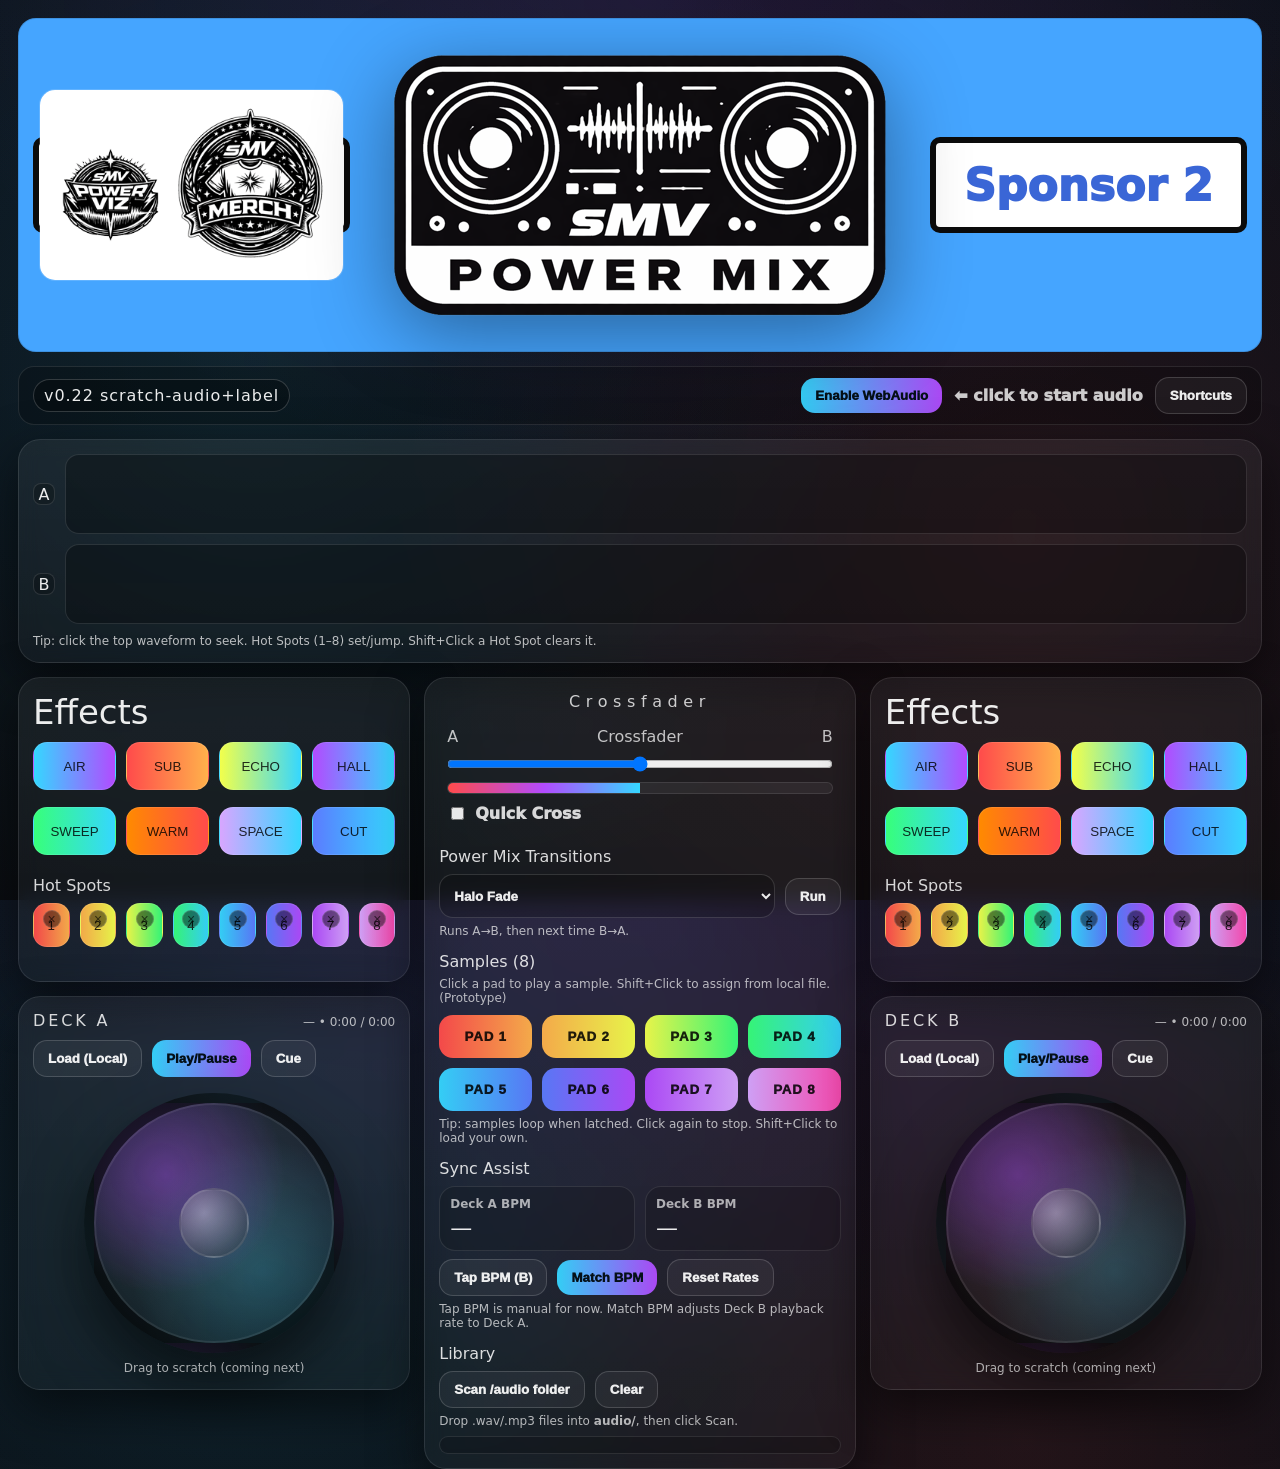
==== index.html @ 4624809c "Add files via upload" ====
<!doctype html>
<html lang="en">
<head>
  <meta charset="utf-8"/>
  <meta name="viewport" content="width=device-width, initial-scale=1"/>
  <title>sMV Power Mix</title>
  <link rel="stylesheet" href="styles.css?v=28"/>
</head>
<body>
  <!-- TOP SPONSOR BAR -->
  <header class="sponsorbar">
    <div class="sponsor-box" id="sponsorLeft">
      <div class="sponsor-inner">
<div class="sponsor-split" aria-label="Sponsor">
  <a class="s-left" href="https://thsulli-met.github.io/powerviz/" target="_blank" rel="noopener" aria-label="Power Viz"></a>
  <a class="s-right" href="https://smv-short-music-videos.printify.me/" target="_blank" rel="noopener" aria-label="Merch"></a>
  <img src="assets/sponsor1.png" alt="Power Viz and Merch" />
</div>
</div>
    </div>

    <div class="logo-wrap" title="sMV Power Mix">
      <img src="assets/power-mix-logo.png" alt="sMV Power Mix" class="logo-img" />
    </div>

    <div class="sponsor-box" id="sponsorRight">
      <div class="sponsor-inner">Sponsor 2</div>
    </div>
  </header>

  <!-- CONTROL STRIP (start + shortcuts) -->
  <div class="controlstrip">
    <div class="version-badge">v0.22 scratch-audio+label</div>
    <div class="startcluster">
      <button id="enableAudio" class="btn primary flash-until-enabled">Enable WebAudio</button>
      <div class="start-hint">⬅︎ click to start audio</div>
    </div>
    <button id="shortcutsBtn" class="btn ghost">Shortcuts</button>
  </div>

  <!-- DUAL WAVEFORMS -->
  <section class="wavepanel card">
    <div class="wave-row">
      <div class="wave-label">A</div>
      <canvas id="waveA" class="wave-canvas" width="1200" height="80"></canvas>
    </div>
    <div class="wave-row">
      <div class="wave-label">B</div>
      <canvas id="waveB" class="wave-canvas" width="1200" height="80"></canvas>
    </div>
    <div class="wave-tip">Tip: click the top waveform to seek. Hot Spots (1–8) set/jump. Shift+Click a Hot Spot clears it.</div>
  </section>

  <!-- MAIN GRID -->
  <main class="main-grid">
    <!-- LEFT COLUMN -->
    <div class="col">
      <section class="side card">
        <div class="side-title">Effects</div>
        <div id="fxBtnsA" class="fx-grid" aria-label="Deck A effects"></div>

        <div class="hs-title">Hot Spots</div>
        <div id="hotBtnsA" class="hot-grid hotspots" aria-label="Deck A hot spots"></div>
      </section>

      <section class="deck card">
        <div class="deck-head">
          <div class="deck-title">DECK A</div>
          <div class="deck-meta"><span id="trackAName">—</span> • <span id="timeA">0:00 / 0:00</span></div>
        </div>

        <div class="deck-controls">
          <button id="loadLocalA" class="btn ghost">Load (Local)</button>
          <button id="playA" class="btn primary">Play/Pause</button>
          <button id="cueA" class="btn ghost">Cue</button>
        </div>

        <div class="platter">
          <div class="platter-disc" id="platterA" aria-label="Deck A platter">
            <div class="platter-core"></div>
          </div>
          <div class="platter-label">Drag to scratch (coming next)</div>
        </div>
      </section>
    </div>

    <!-- CENTER COLUMN -->
    <div class="col">
      <section class="center card">
        <div class="center-title">Crossfader</div>

        <div class="xfader-wrap">
          <div class="xfader-head">
            <span class="a">A</span>
            <span class="mid">Crossfader</span>
            <span class="b">B</span>
          </div>
          <input id="cross" type="range" min="0" max="1" step="0.001" value="0.5"/>
          <div class="mixview"><div id="mixfill" class="mixfill"></div></div>
          <label class="chk"><input id="quickCross" type="checkbox"/> Quick Cross</label>
        </div>

        <div class="transitions">
          <div class="block-title">Power Mix Transitions</div>
          <div class="row">
            <select id="transitionStyle" class="select">
              <option value="halo">Halo Fade</option>
              <option value="echo">Echo Drift</option>
              <option value="coin">Coin Flip</option>
              <option value="pulse">Pulse Roll</option>
              <option value="lift">Voltage Lift</option>
            </select>
            <button id="runTransition" class="btn ghost">Run</button>
          </div>
          <div class="note" id="transitionNote">Runs A→B, then next time B→A.</div>
        </div>

        
        <div class="samples">
          <div class="block-title">Samples (8)</div>
          <div class="note">Click a pad to play a sample. Shift+Click to assign from local file. (Prototype)</div>
          <div id="samplePads" class="sample-grid" aria-label="Sample pads"></div>
        </div>

        <div class="syncassist">
          <div class="block-title">Sync Assist</div>
          <div class="bpm-row">
            <div class="bpm">
              <div class="bpm-label">Deck A BPM</div>
              <div id="bpmA" class="bpm-val">—</div>
            </div>
            <div class="bpm">
              <div class="bpm-label">Deck B BPM</div>
              <div id="bpmB" class="bpm-val">—</div>
            </div>
          </div>
          <div class="row">
            <button id="tapBpmB" class="btn ghost">Tap BPM (B)</button>
            <button id="matchBpm" class="btn primary">Match BPM</button>
            <button id="resetRates" class="btn ghost">Reset Rates</button>
          </div>
          <div class="note">Tap BPM is manual for now. Match BPM adjusts Deck B playback rate to Deck A.</div>
        </div>

        <div class="library">
          <div class="block-title">Library</div>
          <div class="row">
            <button id="scanAudio" class="btn ghost">Scan /audio folder</button>
            <button id="clearQueue" class="btn ghost">Clear</button>
          </div>
          <div class="note">Drop .wav/.mp3 files into <b>audio/</b>, then click Scan.</div>
          <div id="libList" class="liblist"></div>
        </div>
      </section>
    </div>

    <!-- RIGHT COLUMN -->
    <div class="col">
      <section class="side card">
        <div class="side-title">Effects</div>
        <div id="fxBtnsB" class="fx-grid" aria-label="Deck B effects"></div>

        <div class="hs-title">Hot Spots</div>
        <div id="hotBtnsB" class="hot-grid hotspots" aria-label="Deck B hot spots"></div>
      </section>

      <section class="deck card">
        <div class="deck-head">
          <div class="deck-title">DECK B</div>
          <div class="deck-meta"><span id="trackBName">—</span> • <span id="timeB">0:00 / 0:00</span></div>
        </div>

        <div class="deck-controls">
          <button id="loadLocalB" class="btn ghost">Load (Local)</button>
          <button id="playB" class="btn primary">Play/Pause</button>
          <button id="cueB" class="btn ghost">Cue</button>
        </div>

        <div class="platter">
          <div class="platter-disc" id="platterB" aria-label="Deck B platter">
            <div class="platter-core"></div>
          </div>
          <div class="platter-label">Drag to scratch (coming next)</div>
        </div>
      </section>
    </div>
  </main>

  <div id="shortcutsModal" class="modal hidden" role="dialog" aria-modal="true">
    <div class="modal-card">
      <div class="modal-title">Shortcuts</div>
      <div class="modal-body">
        <div class="krow"><span class="k">1–8</span> set/jump Hot Spots (Deck A)</div>
        <div class="krow"><span class="k">Shift+Click</span> clear a Hot Spot</div>
        <div class="krow"><span class="k">Click waveform</span> seek</div>
      </div>
      <button id="closeShortcuts" class="btn ghost">Close</button>
    </div>
  </div>

  <script src="app.js?v=28"></script>
</body>
</html>
---- styles.css ----
:root{
  --bg0:#0a0c10;
  --bg1:#0c111a;
  --card: rgba(255,255,255,.04);
  --card2: rgba(255,255,255,.06);
  --stroke: rgba(255,255,255,.10);
  --shadow: 0 18px 50px rgba(0,0,0,.55);
  --r: #ff4b4b;
  --b: #35d7ff;
  --p: #b24bff;
}

*{ box-sizing:border-box; }
html,body{ height:100%; }
body{
  margin:0;
  font-family: ui-sans-serif, system-ui, -apple-system, Segoe UI, Roboto, Arial;
  background: radial-gradient(1000px 700px at 50% 0%, rgba(178,75,255,.12), transparent 70%),
              radial-gradient(900px 900px at 20% 40%, rgba(53,215,255,.10), transparent 70%),
              radial-gradient(900px 900px at 80% 60%, rgba(255,75,75,.10), transparent 70%),
              linear-gradient(180deg, var(--bg1), var(--bg0));
  color: rgba(255,255,255,.92);
  padding: 18px 18px 28px;
}

.card{
  background: linear-gradient(180deg, rgba(255,255,255,.06), rgba(255,255,255,.03));
  border: 1px solid var(--stroke);
  border-radius: 22px;
  box-shadow: var(--shadow);
  backdrop-filter: blur(10px);
}

.sponsorbar{
  display:grid;
  grid-template-columns: 1fr auto 1fr;
  gap: 18px;
  align-items:center;
  padding: 10px 14px;
  background: #45a5ff;
  border-radius: 18px;
  border: 1px solid rgba(0,0,0,.12);
}
.sponsor-box{
  background: white;
  border: 6px solid #0b0b0b;
  border-radius: 10px;
  height: 96px;
  display:flex;
  align-items:center;
  justify-content:center;
}
.sponsor-inner{
  font-weight: 1000;
  font-size: 44px;
  color: #3a66d6;
}
.logo-wrap{
  display:flex;
  align-items:center;
  justify-content:center;
  padding: 6px 12px;
}
.logo-img{
  width: min(520px, 52vw);
  height: auto;
  filter: drop-shadow(0 18px 40px rgba(0,0,0,.40));
}

.controlstrip{
  margin-top: 14px;
  display:flex;
  align-items:center;
  justify-content:space-between;
  gap: 12px;
  padding: 10px 14px;
  border-radius: 16px;
  border: 1px solid rgba(255,255,255,.10);
  background: rgba(0,0,0,.22);
}
.startcluster{ display:flex; align-items:center; gap:12px; }
.start-hint{ font-weight:1000; opacity:.85; }

.btn{
  border:1px solid rgba(255,255,255,.16);
  background: rgba(255,255,255,.06);
  color: rgba(255,255,255,.92);
  padding: 10px 14px;
  border-radius: 14px;
  font-weight: 1000;
  cursor:pointer;
}
.btn:hover{ background: rgba(255,255,255,.09); }
.btn.primary{
  border: none;
  background: linear-gradient(90deg, rgba(53,215,255,.95), rgba(178,75,255,.95));
  color: #051018;
}
.btn.ghost{
  background: rgba(255,255,255,.05);
}

.flash-until-enabled{
  animation: startFlash 1.05s ease-in-out infinite;
}
@keyframes startFlash{
  0%,100%{ transform: translateY(0) scale(1); filter: brightness(1); box-shadow: 0 0 0 rgba(178,75,255,0.0); }
  50%{ transform: translateY(-1px) scale(1.03); filter: brightness(1.08); box-shadow: 0 0 28px rgba(178,75,255,.28); }
}

.wavepanel{
  margin-top: 14px;
  padding: 14px;
}
.wave-row{
  display:grid;
  grid-template-columns: 22px 1fr;
  gap: 10px;
  align-items:center;
  margin-bottom: 10px;
}
.wave-label{
  width: 22px; height: 22px;
  display:flex; align-items:center; justify-content:center;
  border-radius: 8px;
  border: 1px solid rgba(255,255,255,.12);
  background: rgba(0,0,0,.22);
  font-weight: 1100;
}
.wave-canvas{
  width: 100%;
  height: 80px;
  border-radius: 14px;
  border: 1px solid rgba(255,255,255,.10);
  background: rgba(0,0,0,.18);
}
.wave-tip{
  margin-top: 4px;
  font-size: 12px;
  opacity:.78;
}

.main-grid{
  margin-top: 14px;
  display:grid;
  grid-template-columns: 1fr 1.1fr 1fr;
  gap: 14px;
  align-items:start;
}
.col{
  display:flex;
  flex-direction:column;
  gap: 14px;
}
.side{ padding: 14px; }
.center{ padding: 14px; }
.deck{ padding: 14px; }

.side-title{
  font-size: 34px;
  font-weight: 1100;
  margin-bottom: 10px;
}
.fx-grid{
  display:grid;
  grid-template-columns: repeat(4, 1fr);
  gap: 10px;
}
.fxbtn{
  height: 48px;
  border-radius: 14px;
  border: 1px solid rgba(255,255,255,.10);
  background: rgba(255,255,255,.06);
  font-weight: 1100;
  cursor:pointer;
}
.fxbtn.latched{ outline:2px solid rgba(178,75,255,.55); background: rgba(178,75,255,.12); }

.hs-title{
  margin-top: 14px;
  font-weight: 1100;
  opacity:.9;
}
.hot-grid{
  margin-top: 8px;
  display:grid;
  grid-template-columns: repeat(8, 1fr);
  gap: 10px;
}
.hot-btn{
  position:relative;
  height: 44px;
  border-radius: 14px;
  border: 1px solid rgba(255,255,255,.10);
  background: rgba(255,255,255,.06);
  color: rgba(255,255,255,.92);
  font-weight: 1100;
  cursor:pointer;
}
.hot-btn .hs-x{
  position:absolute; top:-8px; right:-8px;
  width:18px; height:18px;
  display:flex; align-items:center; justify-content:center;
  border-radius:999px;
  border:1px solid rgba(255,255,255,.18);
  background: rgba(0,0,0,.55);
  font-weight: 1100;
  font-size: 14px;
  opacity:.9;
}
.hot-btn .hs-x:hover{ background: rgba(178,75,255,.20); }

.center-title{
  text-align:center;
  letter-spacing:.35em;
  font-weight: 1100;
  opacity:.85;
  margin-bottom: 10px;
}
.xfader-wrap{ padding: 6px 8px 10px; }
.xfader-head{
  display:flex; justify-content:space-between;
  font-weight: 1100;
  opacity:.8;
}
#cross{ width:100%; margin: 10px 0 10px; }
.mixview{
  height: 12px;
  border-radius: 999px;
  border: 1px solid rgba(255,255,255,.10);
  overflow:hidden;
  background: rgba(255,255,255,.06);
}
.mixfill{
  height:100%;
  width:50%;
  background: linear-gradient(90deg, var(--r), var(--p), var(--b));
}
.chk{ display:flex; align-items:center; gap:8px; font-weight:1000; opacity:.9; margin-top: 10px; }

.block-title{
  margin-top: 14px;
  font-weight: 1100;
  opacity:.92;
}
.row{ display:flex; gap: 10px; align-items:center; margin-top: 8px; }
.select{
  flex:1;
  height: 44px;
  border-radius: 14px;
  border: 1px solid rgba(255,255,255,.14);
  background: rgba(0,0,0,.20);
  color: rgba(255,255,255,.92);
  padding: 0 10px;
  font-weight: 1000;
}
.note{ font-size: 12px; opacity:.74; margin-top: 6px; }

.bpm-row{ display:grid; grid-template-columns: 1fr 1fr; gap: 10px; margin-top: 8px; }
.bpm{
  border-radius: 16px;
  border: 1px solid rgba(255,255,255,.10);
  background: rgba(0,0,0,.16);
  padding: 10px;
}
.bpm-label{ font-size: 12px; opacity:.7; font-weight: 900; }
.bpm-val{ font-size: 22px; font-weight: 1100; margin-top: 4px; }

.liblist{
  margin-top: 8px;
  max-height: 220px;
  overflow:auto;
  border: 1px solid rgba(255,255,255,.10);
  border-radius: 16px;
  background: rgba(0,0,0,.18);
  padding: 8px;
}

.deck-head{
  display:flex;
  justify-content:space-between;
  align-items:baseline;
  gap: 10px;
}
.deck-title{ font-weight:1100; letter-spacing:.18em; opacity:.9; }
.deck-meta{ font-size: 12px; opacity:.75; }
.deck-controls{ display:flex; gap:10px; margin-top: 10px; }

.platter{
  margin-top: 16px;
  display:flex;
  flex-direction:column;
  align-items:center;
}
.platter-disc{
  width: 260px; height: 260px;
  border-radius: 50%;
  background:
    radial-gradient(circle at 30% 30%, rgba(178,75,255,.40), transparent 50%),
    radial-gradient(circle at 70% 70%, rgba(53,215,255,.20), transparent 55%),
    radial-gradient(circle at 50% 50%, rgba(255,255,255,.08), rgba(0,0,0,.25));
  border: 10px solid rgba(0,0,0,.55);
  box-shadow: inset 0 0 0 2px rgba(255,255,255,.08), 0 30px 60px rgba(0,0,0,.55);
  position:relative;
}
.platter-core{
  position:absolute;
  width: 70px; height: 70px;
  border-radius: 50%;
  left:50%; top:50%;
  transform: translate(-50%,-50%);
  background: radial-gradient(circle at 35% 35%, rgba(255,255,255,.35), rgba(0,0,0,.30));
  border: 2px solid rgba(255,255,255,.10);
}
.platter-label{ margin-top: 8px; font-size: 12px; opacity:.70; }

.modal.hidden{ display:none; }
.modal{
  position: fixed;
  inset: 0;
  background: rgba(0,0,0,.55);
  display:flex;
  align-items:center;
  justify-content:center;
  padding: 18px;
}
.modal-card{
  width: min(620px, 92vw);
  border-radius: 22px;
  border: 1px solid rgba(255,255,255,.14);
  background: rgba(10,12,16,.92);
  padding: 16px;
  box-shadow: var(--shadow);
}
.modal-title{ font-weight:1100; font-size: 18px; margin-bottom: 8px; }
.krow{ padding: 8px 0; border-top: 1px solid rgba(255,255,255,.08); opacity:.9; }
.krow:first-child{ border-top: none; }
.k{ display:inline-block; min-width: 130px; font-weight: 1100; }

@media (max-width: 1120px){
  .main-grid{ grid-template-columns: 1fr; grid-template-rows: auto; }
  .sponsorbar{ grid-template-columns: 1fr; }
  .sponsor-box{ height: 82px; }
  .sponsor-inner{ font-size: 34px; }
  .logo-img{ width: min(520px, 86vw); }
}

.fx-grid{ min-height: 120px; }
.hot-grid{ min-height: 64px; }

.version-badge{
  margin-right:auto;
  padding: 6px 10px;
  border-radius: 999px;
  border: 1px solid rgba(255,255,255,.18);
  background: rgba(0,0,0,.28);
  font-weight: 1100;
  letter-spacing:.06em;
}
.fx-grid{ min-height: 120px; }
.hot-grid{ min-height: 64px; }

/* v0.20 additions */
.hot-btn{ position: relative; overflow: hidden; color: rgba(0,0,0,.86); }
.hot-btn .hs-x{ position:absolute; top:6px; right:8px; font-weight: 1100; opacity: .85; }
.hot-btn.hot-1{ background: linear-gradient(90deg, rgba(255,75,75,.95), rgba(255,177,75,.95)); }
.hot-btn.hot-2{ background: linear-gradient(90deg, rgba(255,177,75,.95), rgba(242,255,75,.95)); }
.hot-btn.hot-3{ background: linear-gradient(90deg, rgba(242,255,75,.95), rgba(55,255,122,.95)); }
.hot-btn.hot-4{ background: linear-gradient(90deg, rgba(55,255,122,.95), rgba(53,215,255,.95)); }
.hot-btn.hot-5{ background: linear-gradient(90deg, rgba(53,215,255,.95), rgba(91,124,255,.95)); }
.hot-btn.hot-6{ background: linear-gradient(90deg, rgba(91,124,255,.95), rgba(178,75,255,.95)); }
.hot-btn.hot-7{ background: linear-gradient(90deg, rgba(178,75,255,.95), rgba(216,166,255,.95)); }
.hot-btn.hot-8{ background: linear-gradient(90deg, rgba(216,166,255,.95), rgba(255,75,180,.95)); }
.hot-btn.is-set{ outline: 2px solid rgba(255,255,255,.60); box-shadow: 0 0 0 2px rgba(0,0,0,.25) inset; }

.sample-grid{ display:grid; grid-template-columns: repeat(4, 1fr); gap: 10px; margin-top: 10px; }
.sample-pad{ border-radius: 14px; padding: 14px 10px; font-weight: 1000; letter-spacing: .06em;
  border: 1px solid rgba(255,255,255,.14); background: rgba(0,0,0,.24); cursor: pointer; }
.sample-pad.playing{ outline: 2px solid rgba(255,255,255,.65); }

.platter-disc{ cursor: grab; user-select: none; touch-action: none; }
.platter-disc:active{ cursor: grabbing; }

/* v0.21 additions */
.sample-pad{ color: rgba(0,0,0,.86); border: 0; }
.sample-pad.pad-1{ background: linear-gradient(90deg, rgba(255,75,75,.95), rgba(255,177,75,.95)); }
.sample-pad.pad-2{ background: linear-gradient(90deg, rgba(255,177,75,.95), rgba(242,255,75,.95)); }
.sample-pad.pad-3{ background: linear-gradient(90deg, rgba(242,255,75,.95), rgba(55,255,122,.95)); }
.sample-pad.pad-4{ background: linear-gradient(90deg, rgba(55,255,122,.95), rgba(53,215,255,.95)); }
.sample-pad.pad-5{ background: linear-gradient(90deg, rgba(53,215,255,.95), rgba(91,124,255,.95)); }
.sample-pad.pad-6{ background: linear-gradient(90deg, rgba(91,124,255,.95), rgba(178,75,255,.95)); }
.sample-pad.pad-7{ background: linear-gradient(90deg, rgba(178,75,255,.95), rgba(216,166,255,.95)); }
.sample-pad.pad-8{ background: linear-gradient(90deg, rgba(216,166,255,.95), rgba(255,75,180,.95)); }
.sample-pad.latched{ outline: 3px solid rgba(255,255,255,.70); box-shadow: 0 0 0 2px rgba(0,0,0,.25) inset; }
.sample-note{ margin-top: 6px; opacity: .75; font-size: 12px; }

/* v0.28 */
.sponsor-split{ position:relative; width:100%; height:100%; border-radius:16px; overflow:hidden;
  border:1px solid rgba(255,255,255,.12); background: rgba(255,255,255,.04);
}
.sponsor-split img{ width:100%; height:100%; object-fit:cover; display:block; }
.sponsor-split a{ position:absolute; top:0; bottom:0; width:50%; z-index:2; }
.sponsor-split .s-left{ left:0; }
.sponsor-split .s-right{ right:0; }

.lib-pop{ position:fixed; inset:0; display:none; align-items:center; justify-content:center; z-index:9999; }
.lib-pop.show{ display:flex; }
.lib-pop .backdrop{ position:absolute; inset:0; background: rgba(0,0,0,.65); }
.lib-pop .panel{ position:relative; width:min(720px, calc(100% - 28px)); max-height:70vh; overflow:auto;
  border-radius:18px; border:1px solid rgba(255,255,255,.12); background: rgba(18,18,22,.95);
  box-shadow: 0 20px 60px rgba(0,0,0,.55); padding: 14px;
}
.lib-pop .row{ display:flex; justify-content:space-between; gap:12px; padding:10px 10px; border-radius:12px;
  border:1px solid rgba(255,255,255,.08); background: rgba(255,255,255,.03); margin-bottom:10px;
}
.lib-pop .row:hover{ background: rgba(255,255,255,.06); }
.lib-pop .name{ font-weight:900; letter-spacing:.02em; }
.lib-pop .hint{ opacity:.7; font-size:12px; }
.lib-pop .btn{ border:1px solid rgba(255,255,255,.14); background: rgba(255,255,255,.06); color:#fff;
  border-radius:12px; padding:10px 12px; font-weight:900;
}
.lib-pop .btn:hover{ background: rgba(255,255,255,.10); }
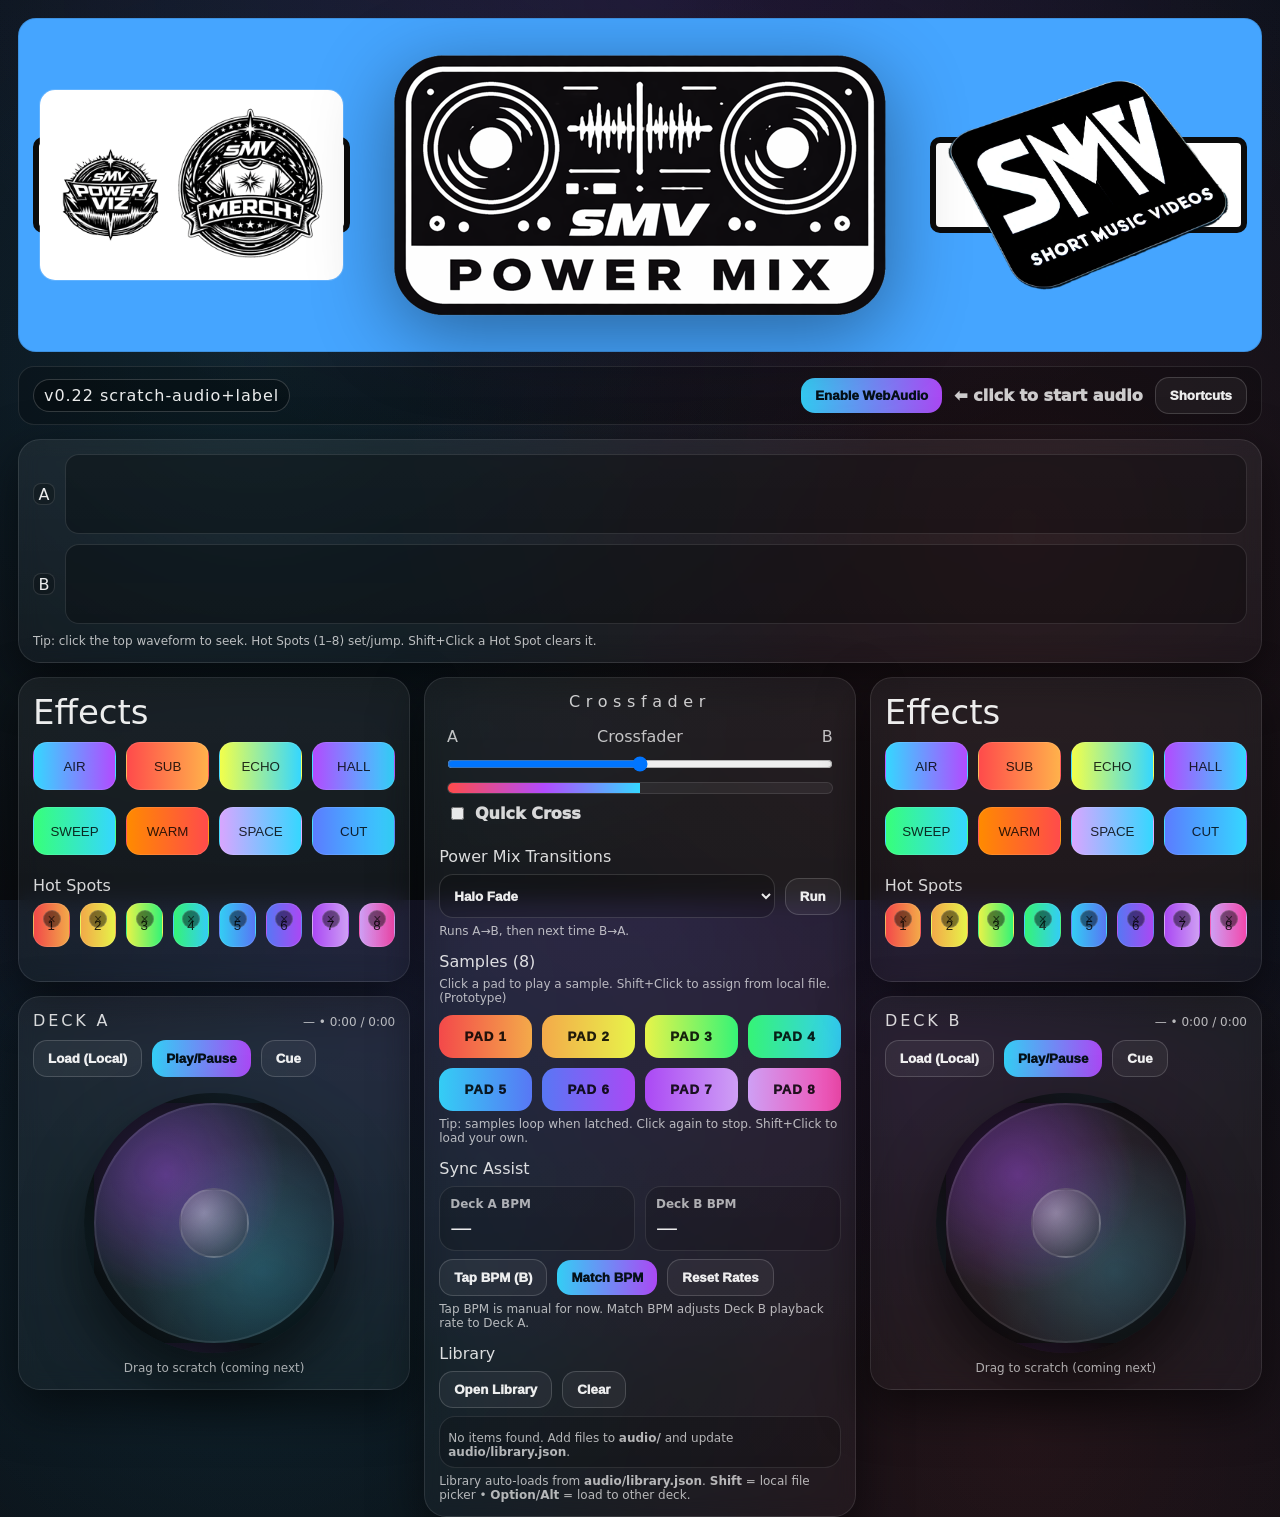
==== commit 831ef381: "Add files via upload" ====
--- a/index.html
+++ b/index.html
@@ -24,7 +24,11 @@
     </div>
 
     <div class="sponsor-box" id="sponsorRight">
-      <div class="sponsor-inner">Sponsor 2</div>
+      <div class="sponsor-inner">
+        <a class="sponsor-link" href="https://shortmusicvideos.com" target="_blank" rel="noopener" aria-label="shortmusicvideos.com">
+          <img src="assets/SMVBW.png" alt="sMV Short Music Videos" class="sponsor-img" />
+        </a>
+      </div>
     </div>
   </header>
 
@@ -145,12 +149,12 @@
         <div class="library">
           <div class="block-title">Library</div>
           <div class="row">
-            <button id="scanAudio" class="btn ghost">Scan /audio folder</button>
+            <button id="openLibrary" class="btn ghost">Open Library</button>
             <button id="clearQueue" class="btn ghost">Clear</button>
           </div>
-          <div class="note">Drop .wav/.mp3 files into <b>audio/</b>, then click Scan.</div>
-          <div id="libList" class="liblist"></div>
-        </div>
+          <div id="libInline" class="liblist"></div>
+          <div class="note">Library auto-loads from <b>audio/library.json</b>. <b>Shift</b> = local file picker • <b>Option/Alt</b> = load to other deck.</div>
+</div>
       </section>
     </div>
 
--- a/styles.css
+++ b/styles.css
@@ -421,3 +421,7 @@
   border-radius:12px; padding:10px 12px; font-weight:900;
 }
 .lib-pop .btn:hover{ background: rgba(255,255,255,.10); }
+
+
+.sponsor-link{display:flex;align-items:center;justify-content:center;width:100%;height:100%;}
+.sponsor-img{max-width:92%;max-height:92%;object-fit:contain;}
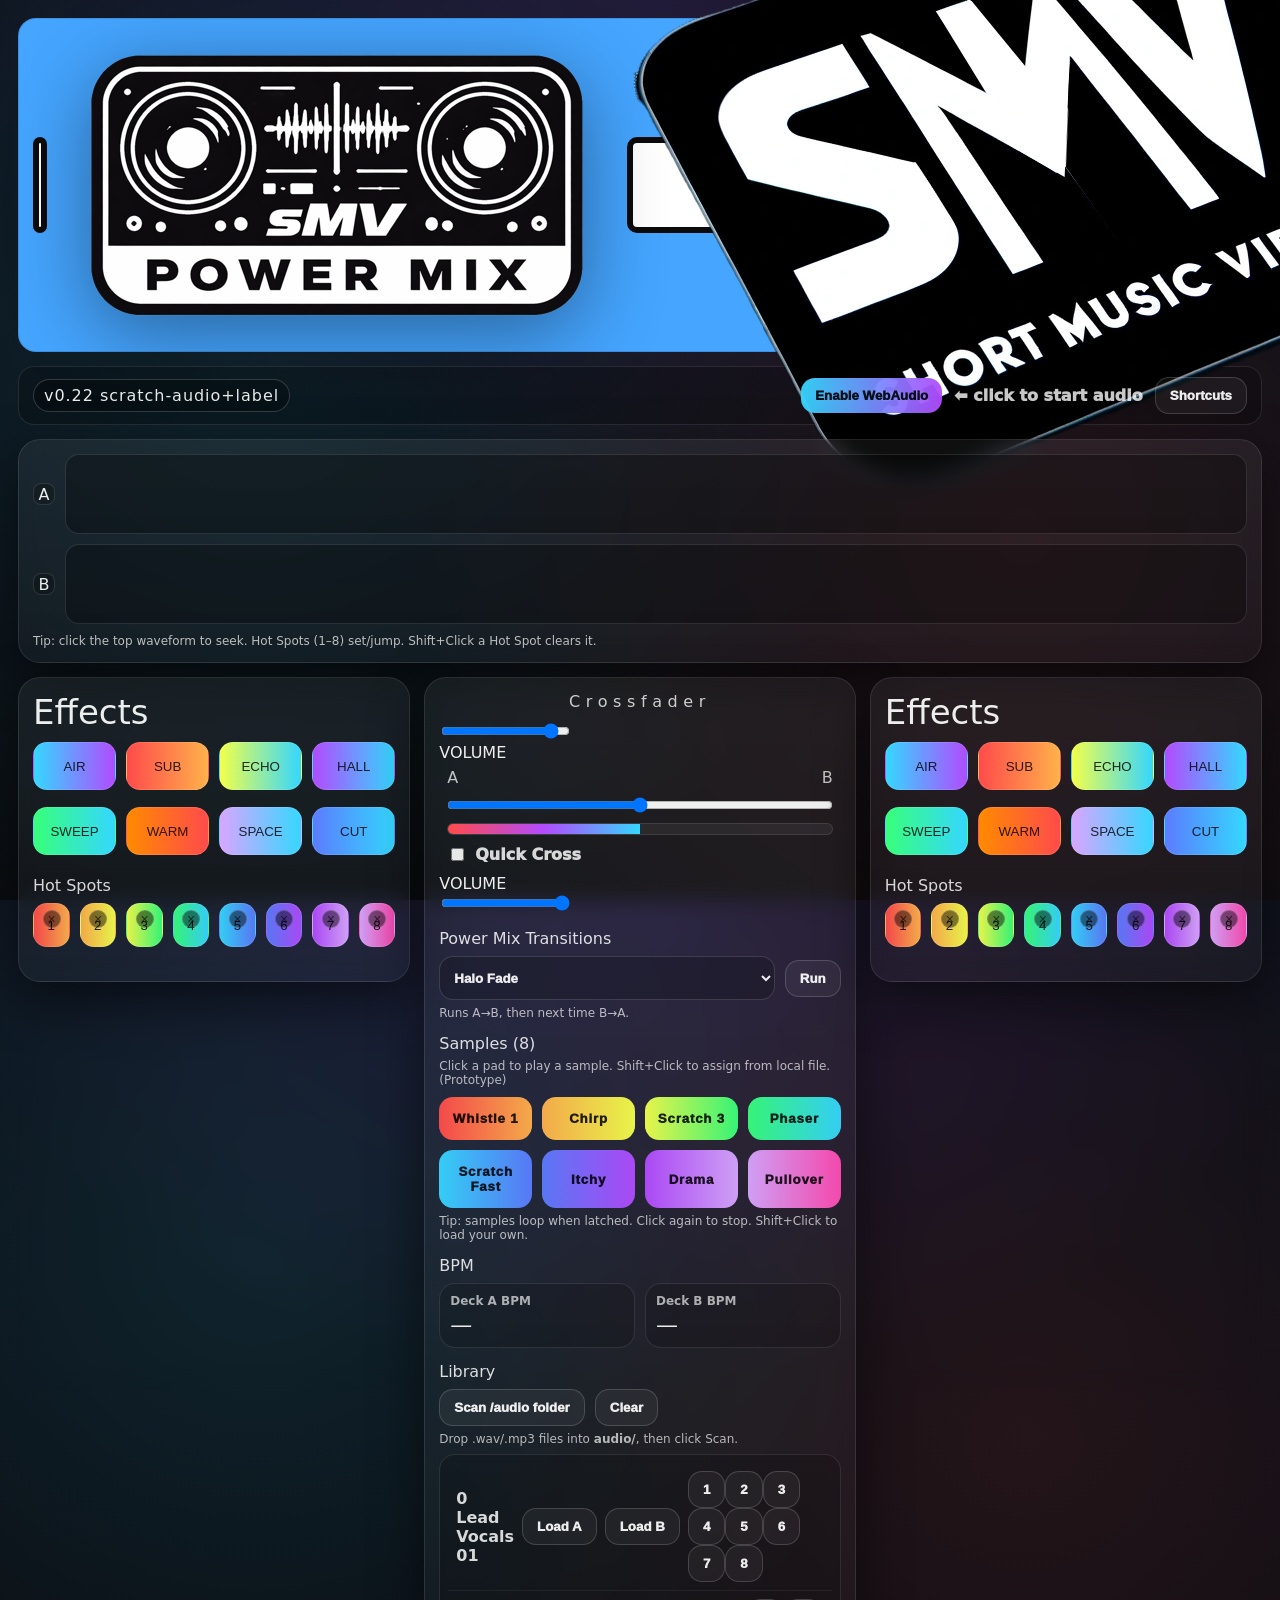
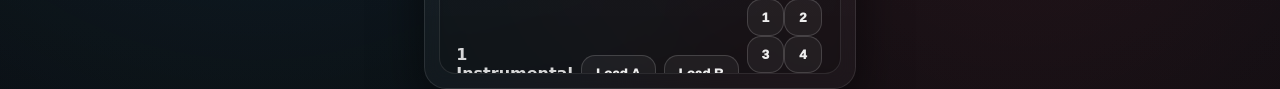
==== commit 65857067: "Add files via upload" ====
--- a/index.html
+++ b/index.html
@@ -25,8 +25,8 @@
 
     <div class="sponsor-box" id="sponsorRight">
       <div class="sponsor-inner">
-        <a class="sponsor-link" href="https://shortmusicvideos.com" target="_blank" rel="noopener" aria-label="shortmusicvideos.com">
-          <img src="assets/SMVBW.png" alt="sMV Short Music Videos" class="sponsor-img" />
+        <a class="smv-link" href="https://shortmusicvideos.com" target="_blank" rel="noopener" aria-label="Short Music Videos">
+          <img class="smv-banner-logo" src="assets/SMVBW.png" alt="SMV Short Music Videos" />
         </a>
       </div>
     </div>
@@ -93,15 +93,26 @@
       <section class="center card">
         <div class="center-title">Crossfader</div>
 
+        <div class="xfader-area">
+          <div class="vol-strip left">
+          <input id="volA" class="vol-fader a" type="range" min="0" max="1" step="0.001" value="0.90" aria-label="Deck A Volume" orient="vertical">
+          <div class="vol-label a">VOLUME</div>
+        </div>
         <div class="xfader-wrap">
-          <div class="xfader-head">
-            <span class="a">A</span>
-            <span class="mid">Crossfader</span>
-            <span class="b">B</span>
-          </div>
-          <input id="cross" type="range" min="0" max="1" step="0.001" value="0.5"/>
-          <div class="mixview"><div id="mixfill" class="mixfill"></div></div>
-          <label class="chk"><input id="quickCross" type="checkbox"/> Quick Cross</label>
+            <div class="xfader-head">
+              <span class="a">A</span>
+              <span class="mid"></span>
+              <span class="b">B</span>
+            </div>
+            <input id="cross" type="range" min="0" max="1" step="0.001" value="0.5"/>
+            <div class="mixview"><div id="mixfill" class="mixfill"></div></div>
+            <label class="chk"><input id="quickCross" type="checkbox"/> Quick Cross</label>
+          </div>
+
+          <div class="vol-strip right" title="Deck B volume">
+            <div class="vol-label">VOLUME</div>
+            <input id="volB" class="vol-fader" type="range" min="0" max="1" step="0.01" value="1" / orient="vertical">
+          </div>
         </div>
 
         <div class="transitions">
@@ -127,7 +138,7 @@
         </div>
 
         <div class="syncassist">
-          <div class="block-title">Sync Assist</div>
+          <div class="block-title">BPM</div>
           <div class="bpm-row">
             <div class="bpm">
               <div class="bpm-label">Deck A BPM</div>
@@ -138,23 +149,17 @@
               <div id="bpmB" class="bpm-val">—</div>
             </div>
           </div>
-          <div class="row">
-            <button id="tapBpmB" class="btn ghost">Tap BPM (B)</button>
-            <button id="matchBpm" class="btn primary">Match BPM</button>
-            <button id="resetRates" class="btn ghost">Reset Rates</button>
-          </div>
-          <div class="note">Tap BPM is manual for now. Match BPM adjusts Deck B playback rate to Deck A.</div>
-        </div>
+</div>
 
         <div class="library">
           <div class="block-title">Library</div>
           <div class="row">
-            <button id="openLibrary" class="btn ghost">Open Library</button>
+            <button id="scanAudio" class="btn ghost">Scan /audio folder</button>
             <button id="clearQueue" class="btn ghost">Clear</button>
           </div>
-          <div id="libInline" class="liblist"></div>
-          <div class="note">Library auto-loads from <b>audio/library.json</b>. <b>Shift</b> = local file picker • <b>Option/Alt</b> = load to other deck.</div>
-</div>
+          <div class="note">Drop .wav/.mp3 files into <b>audio/</b>, then click Scan.</div>
+          <div id="libList" class="liblist"></div>
+        </div>
       </section>
     </div>
 
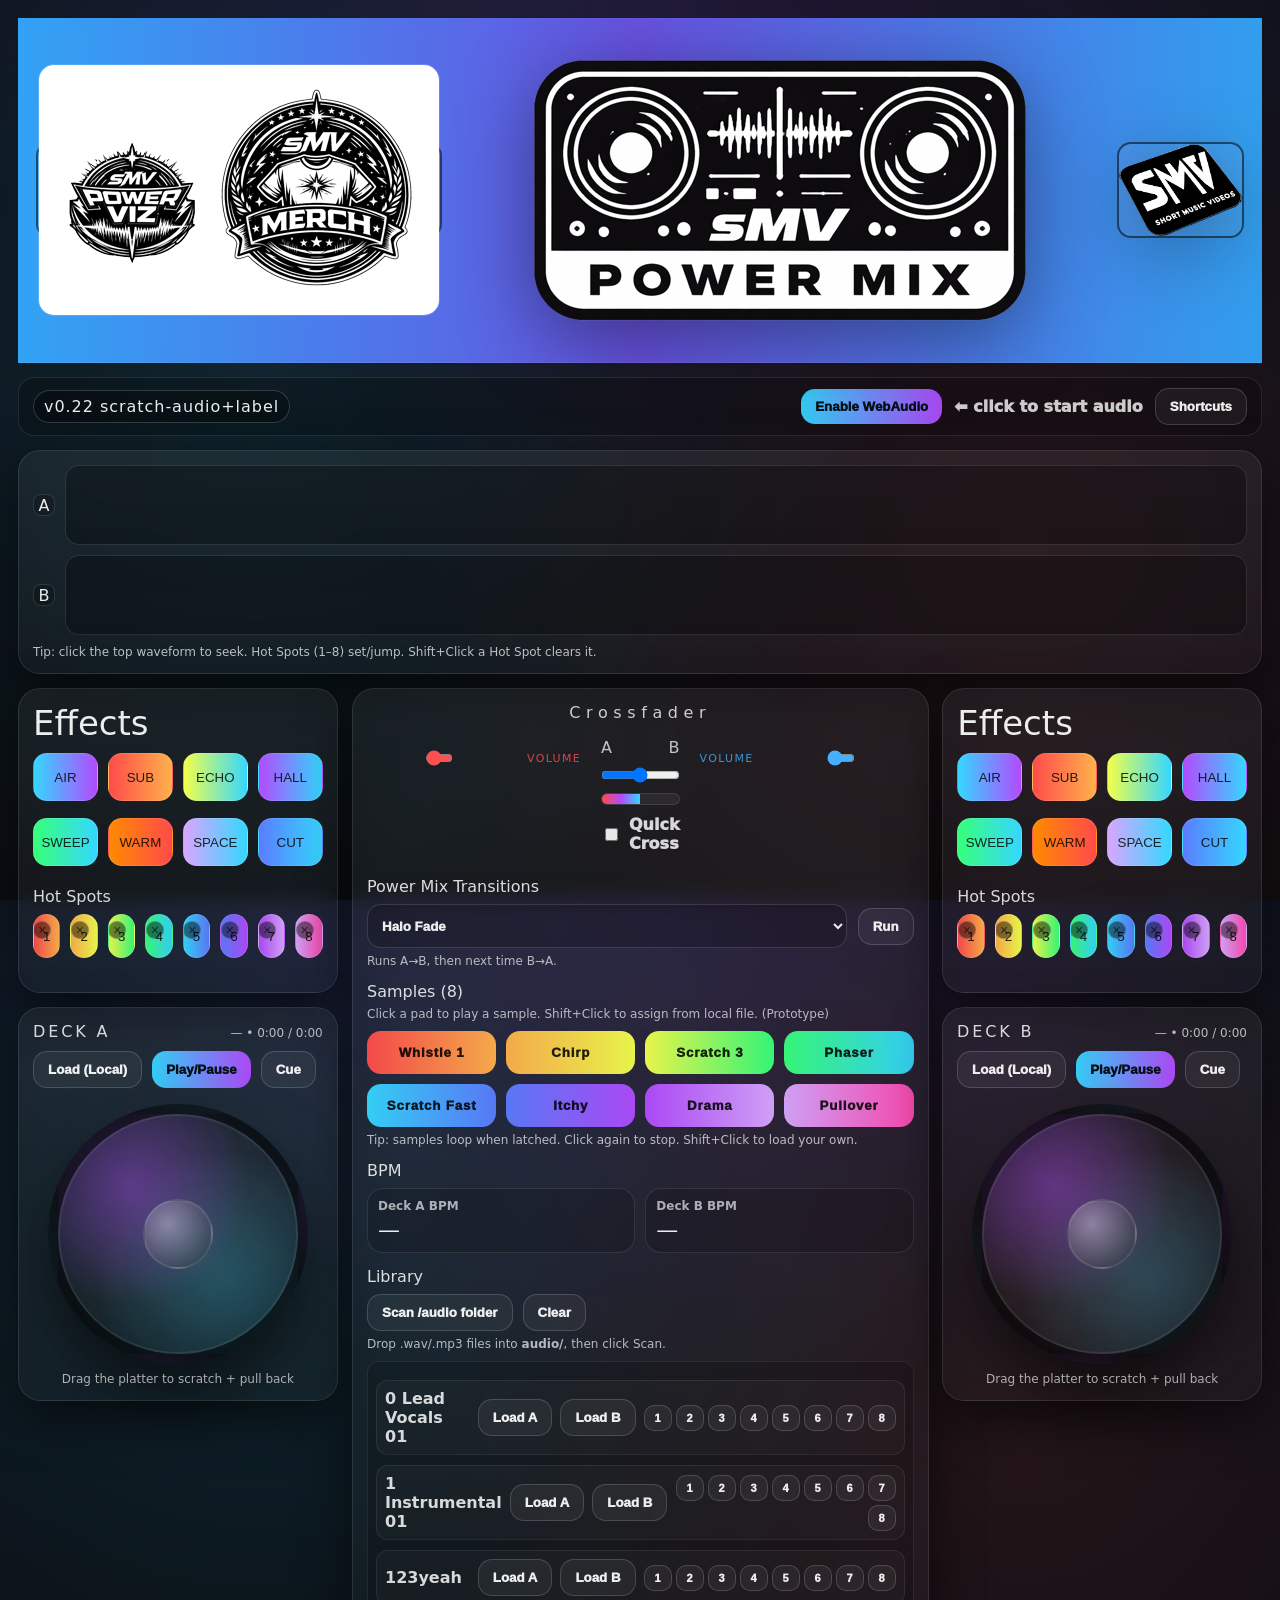
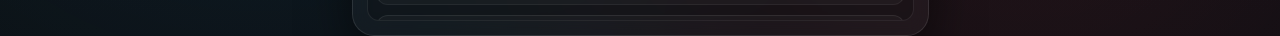
==== commit 49d6e8f3: "Improve platter scratching with rotational pullback control" ====
--- a/index.html
+++ b/index.html
@@ -83,7 +83,7 @@
           <div class="platter-disc" id="platterA" aria-label="Deck A platter">
             <div class="platter-core"></div>
           </div>
-          <div class="platter-label">Drag to scratch (coming next)</div>
+          <div class="platter-label">Drag the platter to scratch + pull back</div>
         </div>
       </section>
     </div>
@@ -189,7 +189,7 @@
           <div class="platter-disc" id="platterB" aria-label="Deck B platter">
             <div class="platter-core"></div>
           </div>
-          <div class="platter-label">Drag to scratch (coming next)</div>
+          <div class="platter-label">Drag the platter to scratch + pull back</div>
         </div>
       </section>
     </div>
--- a/styles.css
+++ b/styles.css
@@ -33,19 +33,15 @@
 }
 
 .sponsorbar{
-  display:grid;
-  grid-template-columns: 1fr auto 1fr;
-  gap: 18px;
-  align-items:center;
-  padding: 10px 14px;
-  background: #45a5ff;
-  border-radius: 18px;
-  border: 1px solid rgba(0,0,0,.12);
+  display:flex; align-items:center; justify-content:space-between;
+  padding:16px 18px; gap:16px;
+  background: linear-gradient(90deg, rgba(52,170,255,0.95), rgba(116,92,255,0.85), rgba(52,170,255,0.92));
+  border-bottom: 1px solid rgba(255,255,255,.08);
 }
 .sponsor-box{
-  background: white;
-  border: 6px solid #0b0b0b;
-  border-radius: 10px;
+  background: rgba(255,255,255,.06);
+  border: 2px solid rgba(0,0,0,.55);
+  border-radius: 14px;
   height: 96px;
   display:flex;
   align-items:center;
@@ -55,6 +51,21 @@
   font-weight: 1000;
   font-size: 44px;
   color: #3a66d6;
+}
+
+.smv-link{
+  width: 100%;
+  height: 100%;
+  display: flex;
+  align-items: center;
+  justify-content: center;
+}
+.smv-link img{
+  max-width: 100%;
+  max-height: 92px;
+  height: auto;
+  width: auto;
+  filter: drop-shadow(0 18px 40px rgba(0,0,0,.35));
 }
 .logo-wrap{
   display:flex;
@@ -144,7 +155,7 @@
 .main-grid{
   margin-top: 14px;
   display:grid;
-  grid-template-columns: 1fr 1.1fr 1fr;
+  grid-template-columns: 1fr 1.35fr 1fr;
   gap: 14px;
   align-items:start;
 }
@@ -218,7 +229,13 @@
   opacity:.85;
   margin-bottom: 10px;
 }
-.xfader-wrap{ padding: 6px 8px 10px; }
+
+.xfader-area{
+  display:flex;
+  align-items:flex-start;
+  gap: 12px;
+}
+.xfader-wrap{ padding: 6px 8px 10px; flex:1; }
 .xfader-head{
   display:flex; justify-content:space-between;
   font-weight: 1100;
@@ -238,6 +255,11 @@
   background: linear-gradient(90deg, var(--r), var(--p), var(--b));
 }
 .chk{ display:flex; align-items:center; gap:8px; font-weight:1000; opacity:.9; margin-top: 10px; }
+
+.vol-strip.left .vol-label{ color: rgba(255,80,80,.95); }
+.vol-strip.right .vol-label{ color: rgba(70,175,255,.95); }
+.vol-strip.left .vol-fader{ accent-color: rgba(255,80,80,1); }
+.vol-strip.right .vol-fader{ accent-color: rgba(70,175,255,1); }
 
 .block-title{
   margin-top: 14px;
@@ -340,7 +362,12 @@
 
 @media (max-width: 1120px){
   .main-grid{ grid-template-columns: 1fr; grid-template-rows: auto; }
-  .sponsorbar{ grid-template-columns: 1fr; }
+  .sponsorbar{
+  display:flex; align-items:center; justify-content:space-between;
+  padding:16px 18px; gap:16px;
+  background: linear-gradient(90deg, rgba(52,170,255,0.95), rgba(116,92,255,0.85), rgba(52,170,255,0.92));
+  border-bottom: 1px solid rgba(255,255,255,.08);
+}
   .sponsor-box{ height: 82px; }
   .sponsor-inner{ font-size: 34px; }
   .logo-img{ width: min(520px, 86vw); }
@@ -421,7 +448,22 @@
   border-radius:12px; padding:10px 12px; font-weight:900;
 }
 .lib-pop .btn:hover{ background: rgba(255,255,255,.10); }
-
-
-.sponsor-link{display:flex;align-items:center;justify-content:center;width:100%;height:100%;}
-.sponsor-img{max-width:92%;max-height:92%;object-fit:contain;}
+.liblist{margin-top:10px;max-height:260px;overflow:auto;border:1px solid rgba(255,255,255,.08);border-radius:12px;padding:8px;background:rgba(0,0,0,.18);}
+.lib-row{display:flex;align-items:center;justify-content:space-between;gap:12px;padding:10px 10px;border-radius:12px;
+  border:1px solid rgba(255,255,255,.08);background:rgba(255,255,255,.03);margin-top:10px;}
+.lib-row:hover{background:rgba(255,255,255,.06);}
+.lib-meta{min-width:0;flex:1;}
+.lib-name{font-weight:900;white-space:nowrap;overflow:hidden;text-overflow:ellipsis;}
+.lib-actions{display:flex;gap:8px;flex:0 0 auto;}
+
+.vol-strip{display:flex;align-items:center;justify-content:center;gap:16px;margin-top:10px;}
+.cross-mid{display:flex;flex-direction:column;align-items:center;gap:6px;}
+.vol-col{display:flex;flex-direction:column;align-items:center;gap:6px;min-width:44px;}
+.vol-label{font-size:11px;opacity:.85;letter-spacing:.12em;}
+.vol-fader{writing-mode:bt-lr;-webkit-appearance: slider-vertical;width:28px;height:140px;}
+@supports not (writing-mode: bt-lr){
+  .vol-fader{transform:rotate(-90deg); width:140px; height:28px;}
+}
+
+.sample-assign{display:flex;gap:4px;flex-wrap:wrap;justify-content:flex-end}
+.sample-assign .sbtn{font-size:11px;padding:6px 7px;border-radius:10px;min-width:28px}
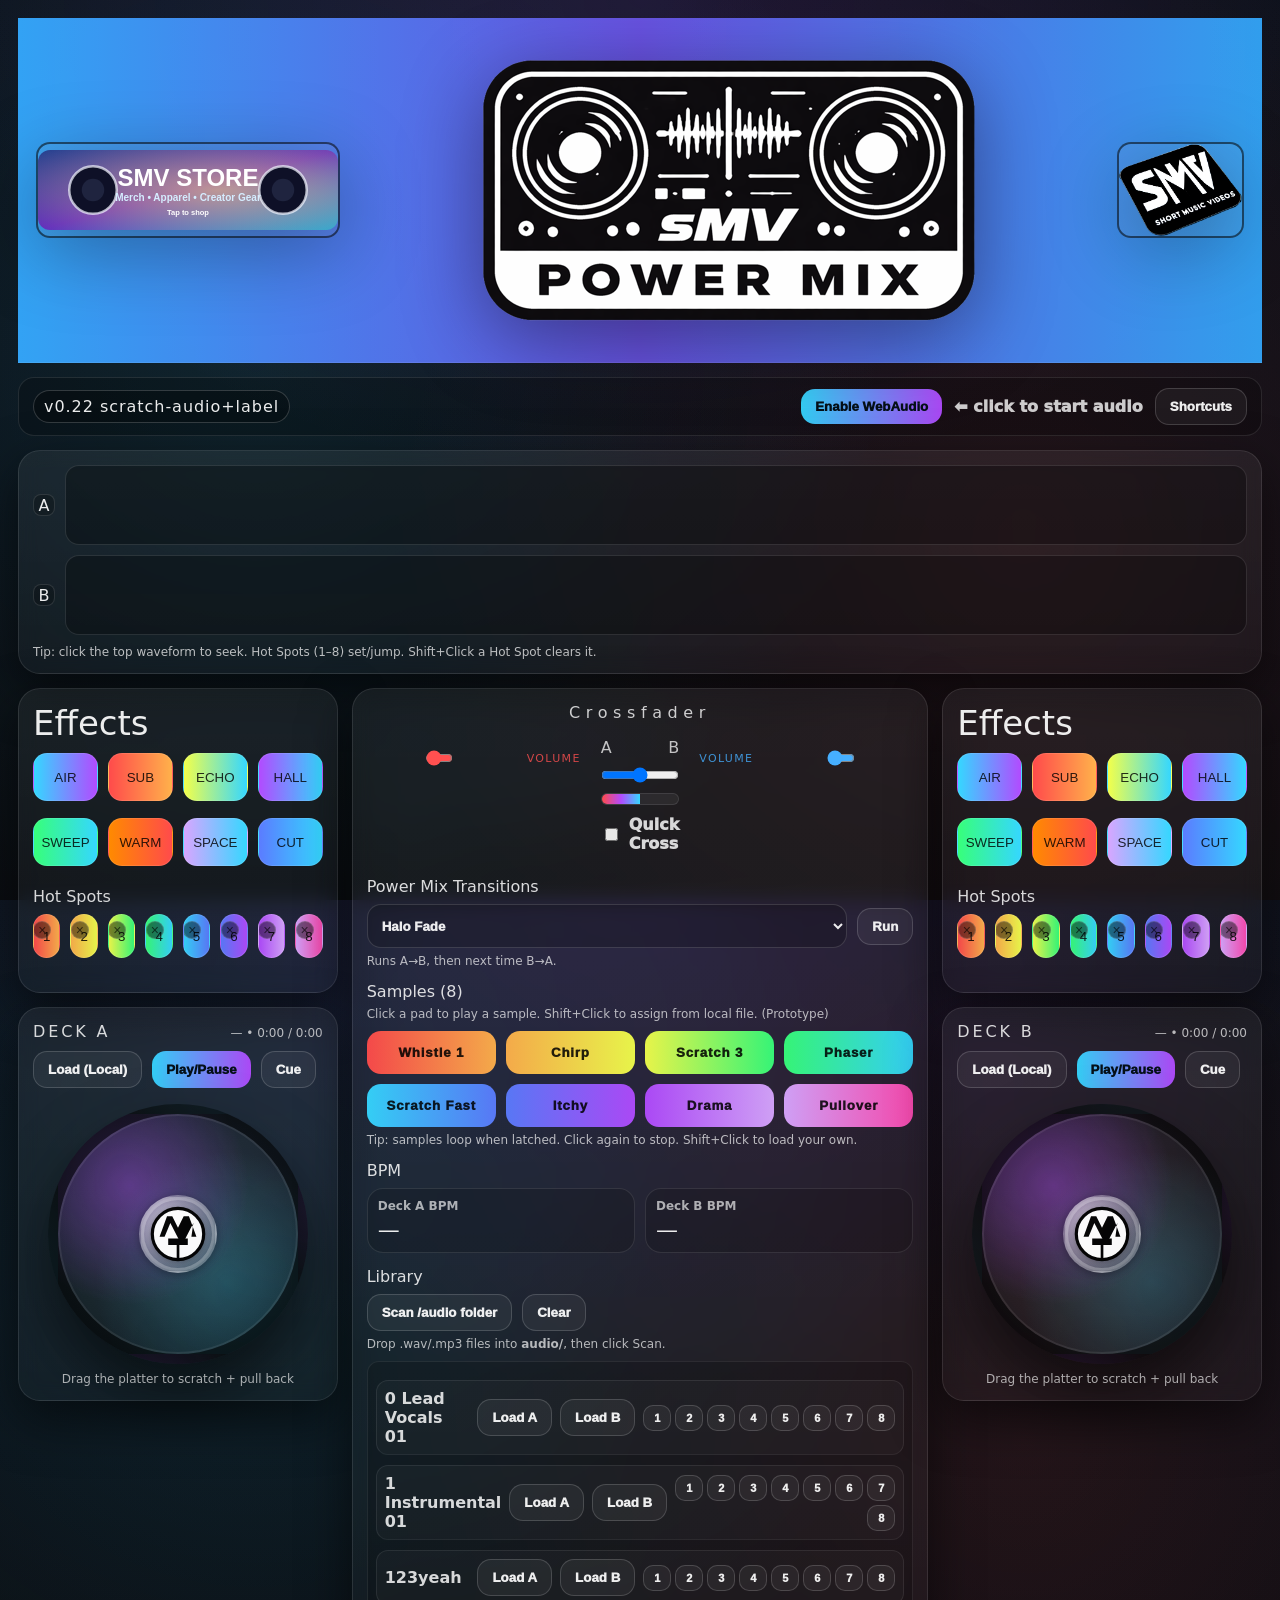
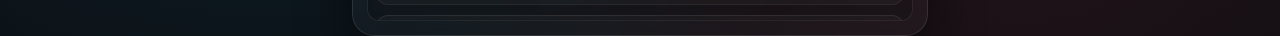
==== commit e88de673: "Boost scratch feel and add merch/platter branding visuals" ====
--- a/index.html
+++ b/index.html
@@ -11,11 +11,9 @@
   <header class="sponsorbar">
     <div class="sponsor-box" id="sponsorLeft">
       <div class="sponsor-inner">
-<div class="sponsor-split" aria-label="Sponsor">
-  <a class="s-left" href="https://thsulli-met.github.io/powerviz/" target="_blank" rel="noopener" aria-label="Power Viz"></a>
-  <a class="s-right" href="https://smv-short-music-videos.printify.me/" target="_blank" rel="noopener" aria-label="Merch"></a>
-  <img src="assets/sponsor1.png" alt="Power Viz and Merch" />
-</div>
+<a class="smv-link" href="https://smv-short-music-videos.printify.me/" target="_blank" rel="noopener" aria-label="SMV Merch Store">
+  <img class="store-promo" src="assets/smv-store-promo.svg" alt="SMV Store merch promo" />
+</a>
 </div>
     </div>
 
@@ -81,7 +79,7 @@
 
         <div class="platter">
           <div class="platter-disc" id="platterA" aria-label="Deck A platter">
-            <div class="platter-core"></div>
+            <div class="platter-core"><img src="assets/mt-logo.svg" alt="Me T logo" class="platter-logo" /></div>
           </div>
           <div class="platter-label">Drag the platter to scratch + pull back</div>
         </div>
@@ -187,7 +185,7 @@
 
         <div class="platter">
           <div class="platter-disc" id="platterB" aria-label="Deck B platter">
-            <div class="platter-core"></div>
+            <div class="platter-core"><img src="assets/mt-logo.svg" alt="Me T logo" class="platter-logo" /></div>
           </div>
           <div class="platter-label">Drag the platter to scratch + pull back</div>
         </div>
--- a/styles.css
+++ b/styles.css
@@ -67,6 +67,13 @@
   width: auto;
   filter: drop-shadow(0 18px 40px rgba(0,0,0,.35));
 }
+
+.smv-link .store-promo{
+  width: 100%;
+  height: 100%;
+  object-fit: cover;
+  border-radius: 12px;
+}
 .logo-wrap{
   display:flex;
   align-items:center;
@@ -328,12 +335,23 @@
 }
 .platter-core{
   position:absolute;
-  width: 70px; height: 70px;
+  width: 78px; height: 78px;
   border-radius: 50%;
   left:50%; top:50%;
   transform: translate(-50%,-50%);
-  background: radial-gradient(circle at 35% 35%, rgba(255,255,255,.35), rgba(0,0,0,.30));
-  border: 2px solid rgba(255,255,255,.10);
+  background: radial-gradient(circle at 35% 35%, rgba(255,255,255,.65), rgba(0,0,0,.10));
+  border: 2px solid rgba(255,255,255,.18);
+  box-shadow: 0 2px 10px rgba(0,0,0,.35), inset 0 0 0 3px rgba(255,255,255,.25);
+  display:flex;
+  align-items:center;
+  justify-content:center;
+}
+.platter-logo{
+  width: 56px;
+  height: 56px;
+  object-fit: contain;
+  opacity: .96;
+  filter: drop-shadow(0 1px 2px rgba(0,0,0,.25));
 }
 .platter-label{ margin-top: 8px; font-size: 12px; opacity:.70; }
 
@@ -423,14 +441,6 @@
 .sample-note{ margin-top: 6px; opacity: .75; font-size: 12px; }
 
 /* v0.28 */
-.sponsor-split{ position:relative; width:100%; height:100%; border-radius:16px; overflow:hidden;
-  border:1px solid rgba(255,255,255,.12); background: rgba(255,255,255,.04);
-}
-.sponsor-split img{ width:100%; height:100%; object-fit:cover; display:block; }
-.sponsor-split a{ position:absolute; top:0; bottom:0; width:50%; z-index:2; }
-.sponsor-split .s-left{ left:0; }
-.sponsor-split .s-right{ right:0; }
-
 .lib-pop{ position:fixed; inset:0; display:none; align-items:center; justify-content:center; z-index:9999; }
 .lib-pop.show{ display:flex; }
 .lib-pop .backdrop{ position:absolute; inset:0; background: rgba(0,0,0,.65); }
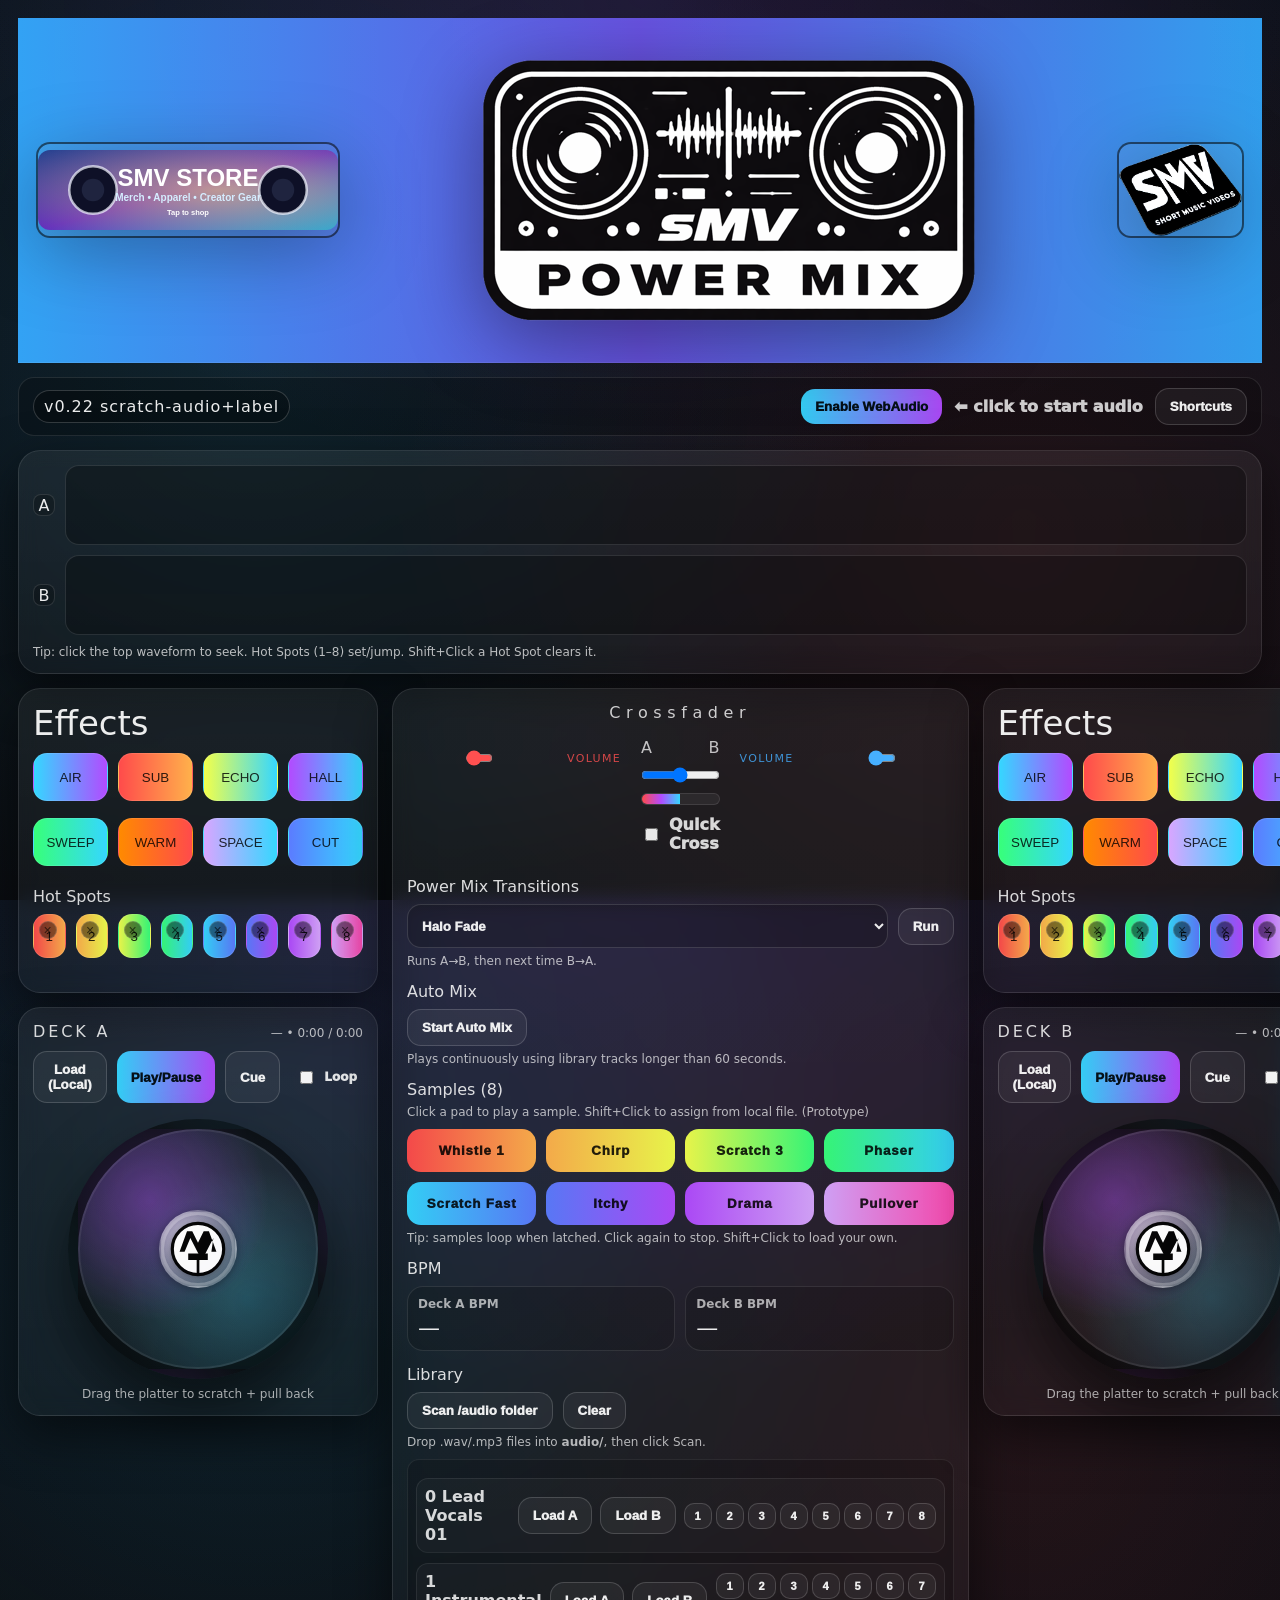
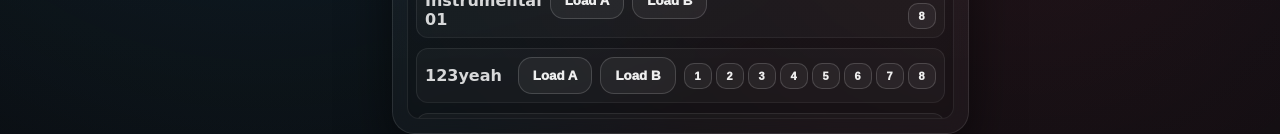
==== commit 64e43a9c: "Add deck loop toggles and auto-mix with full-track filtering" ====
--- a/index.html
+++ b/index.html
@@ -75,6 +75,7 @@
           <button id="loadLocalA" class="btn ghost">Load (Local)</button>
           <button id="playA" class="btn primary">Play/Pause</button>
           <button id="cueA" class="btn ghost">Cue</button>
+          <label class="chk loop-toggle"><input id="loopA" type="checkbox"/> Loop</label>
         </div>
 
         <div class="platter">
@@ -128,6 +129,14 @@
           <div class="note" id="transitionNote">Runs A→B, then next time B→A.</div>
         </div>
 
+        <div class="automix">
+          <div class="block-title">Auto Mix</div>
+          <div class="row">
+            <button id="autoMixBtn" class="btn ghost">Start Auto Mix</button>
+          </div>
+          <div class="note" id="autoMixNote">Plays continuously using library tracks longer than 60 seconds.</div>
+        </div>
+
         
         <div class="samples">
           <div class="block-title">Samples (8)</div>
@@ -181,6 +190,7 @@
           <button id="loadLocalB" class="btn ghost">Load (Local)</button>
           <button id="playB" class="btn primary">Play/Pause</button>
           <button id="cueB" class="btn ghost">Cue</button>
+          <label class="chk loop-toggle"><input id="loopB" type="checkbox"/> Loop</label>
         </div>
 
         <div class="platter">
--- a/styles.css
+++ b/styles.css
@@ -315,6 +315,16 @@
 .deck-title{ font-weight:1100; letter-spacing:.18em; opacity:.9; }
 .deck-meta{ font-size: 12px; opacity:.75; }
 .deck-controls{ display:flex; gap:10px; margin-top: 10px; }
+.deck-controls .loop-toggle{
+  margin-top: 0;
+  padding: 0 6px;
+  font-size: 12px;
+  opacity: .95;
+}
+.automix .btn.is-active{
+  border-color: rgba(53,215,255,.9);
+  box-shadow: 0 0 0 2px rgba(53,215,255,.25) inset;
+}
 
 .platter{
   margin-top: 16px;
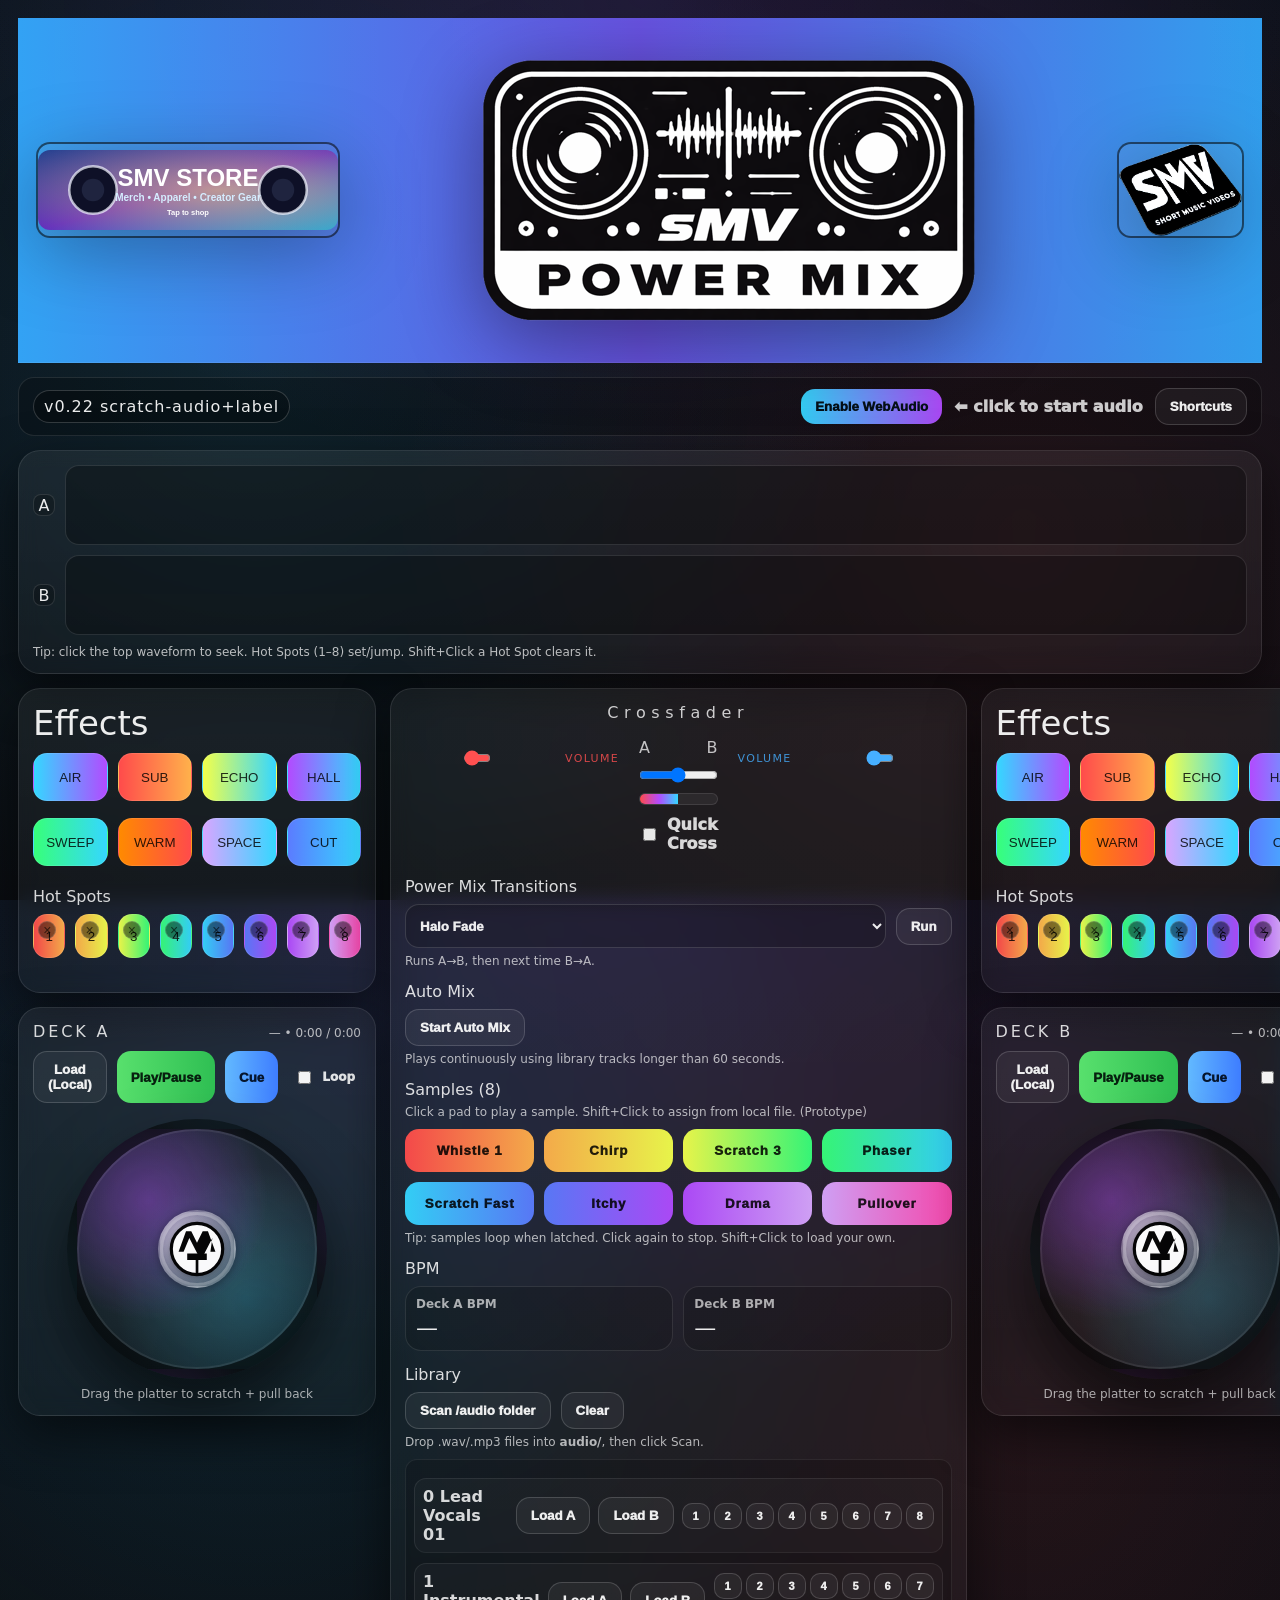
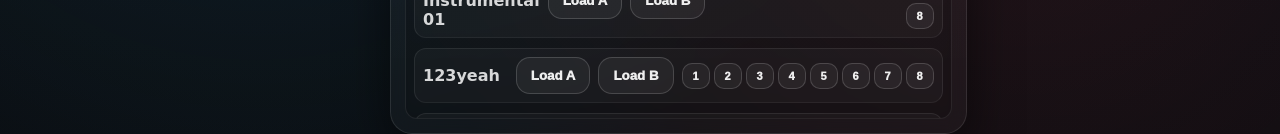
==== commit 257e8232: "Fix auto-mix start and level2 loop behavior; add color-coded controls" ====
--- a/index.html
+++ b/index.html
@@ -73,8 +73,8 @@
 
         <div class="deck-controls">
           <button id="loadLocalA" class="btn ghost">Load (Local)</button>
-          <button id="playA" class="btn primary">Play/Pause</button>
-          <button id="cueA" class="btn ghost">Cue</button>
+          <button id="playA" class="btn play-btn">Play/Pause</button>
+          <button id="cueA" class="btn cue-btn">Cue</button>
           <label class="chk loop-toggle"><input id="loopA" type="checkbox"/> Loop</label>
         </div>
 
@@ -188,8 +188,8 @@
 
         <div class="deck-controls">
           <button id="loadLocalB" class="btn ghost">Load (Local)</button>
-          <button id="playB" class="btn primary">Play/Pause</button>
-          <button id="cueB" class="btn ghost">Cue</button>
+          <button id="playB" class="btn play-btn">Play/Pause</button>
+          <button id="cueB" class="btn cue-btn">Cue</button>
           <label class="chk loop-toggle"><input id="loopB" type="checkbox"/> Loop</label>
         </div>
 
--- a/styles.css
+++ b/styles.css
@@ -114,6 +114,16 @@
   border: none;
   background: linear-gradient(90deg, rgba(53,215,255,.95), rgba(178,75,255,.95));
   color: #051018;
+}
+.btn.play-btn{
+  border: none;
+  background: linear-gradient(90deg, #58e06d, #2fbf53);
+  color: #07200f;
+}
+.btn.cue-btn{
+  border: none;
+  background: linear-gradient(90deg, #62b9ff, #3e7dff);
+  color: #06152c;
 }
 .btn.ghost{
   background: rgba(255,255,255,.05);
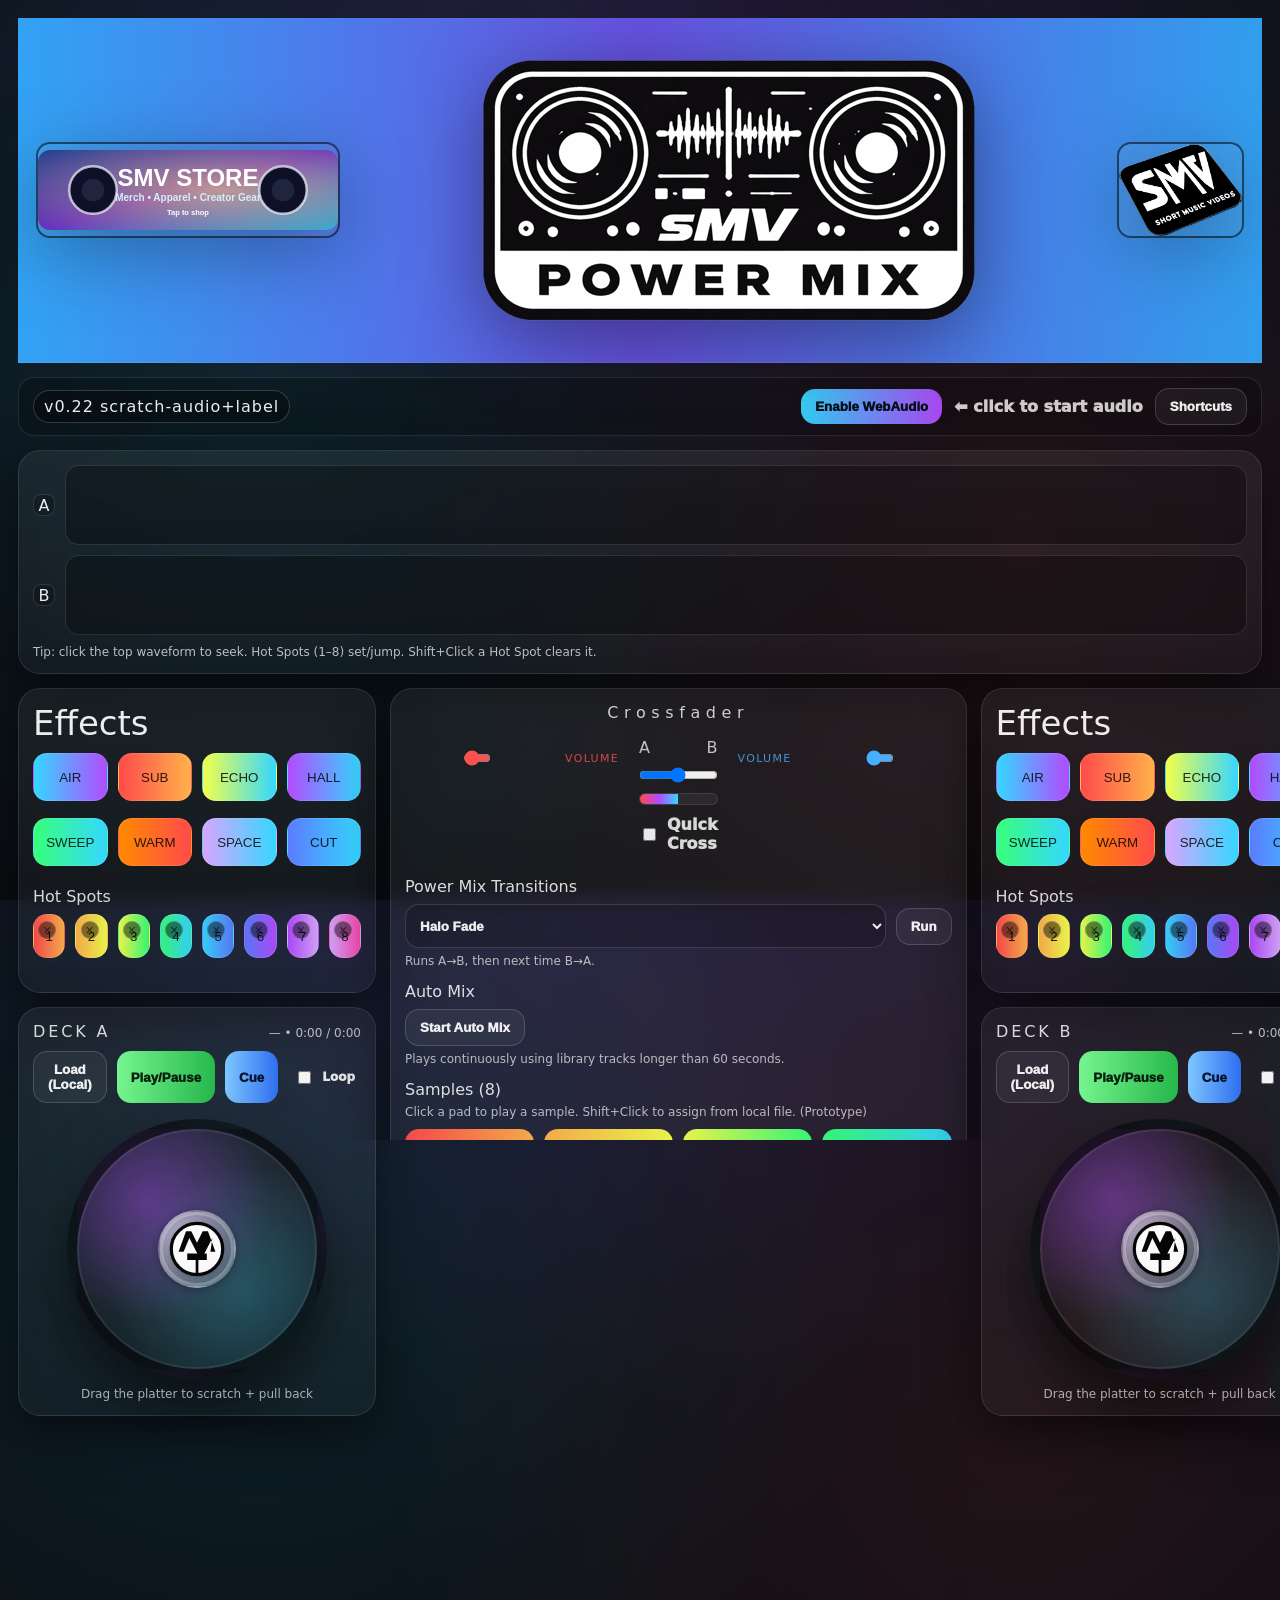
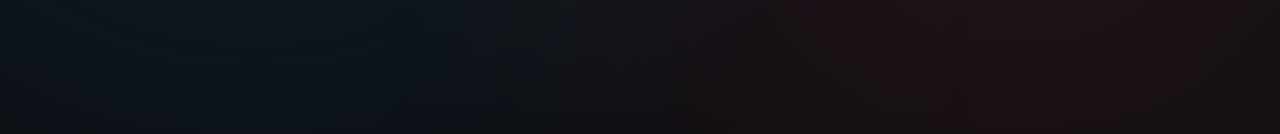
==== commit 19720bc0: "Make transport button colors clearly visible and bust cache" ====
--- a/index.html
+++ b/index.html
@@ -4,7 +4,7 @@
   <meta charset="utf-8"/>
   <meta name="viewport" content="width=device-width, initial-scale=1"/>
   <title>sMV Power Mix</title>
-  <link rel="stylesheet" href="styles.css?v=28"/>
+  <link rel="stylesheet" href="styles.css?v=29"/>
 </head>
 <body>
   <!-- TOP SPONSOR BAR -->
@@ -215,6 +215,6 @@
     </div>
   </div>
 
-  <script src="app.js?v=28"></script>
+  <script src="app.js?v=29"></script>
 </body>
 </html>
--- a/styles.css
+++ b/styles.css
@@ -117,12 +117,12 @@
 }
 .btn.play-btn{
   border: none;
-  background: linear-gradient(90deg, #58e06d, #2fbf53);
+  background: linear-gradient(90deg, #76f58f, #27b84c);
   color: #07200f;
 }
 .btn.cue-btn{
   border: none;
-  background: linear-gradient(90deg, #62b9ff, #3e7dff);
+  background: linear-gradient(90deg, #7ec7ff, #2f6ef0);
   color: #06152c;
 }
 .btn.ghost{
